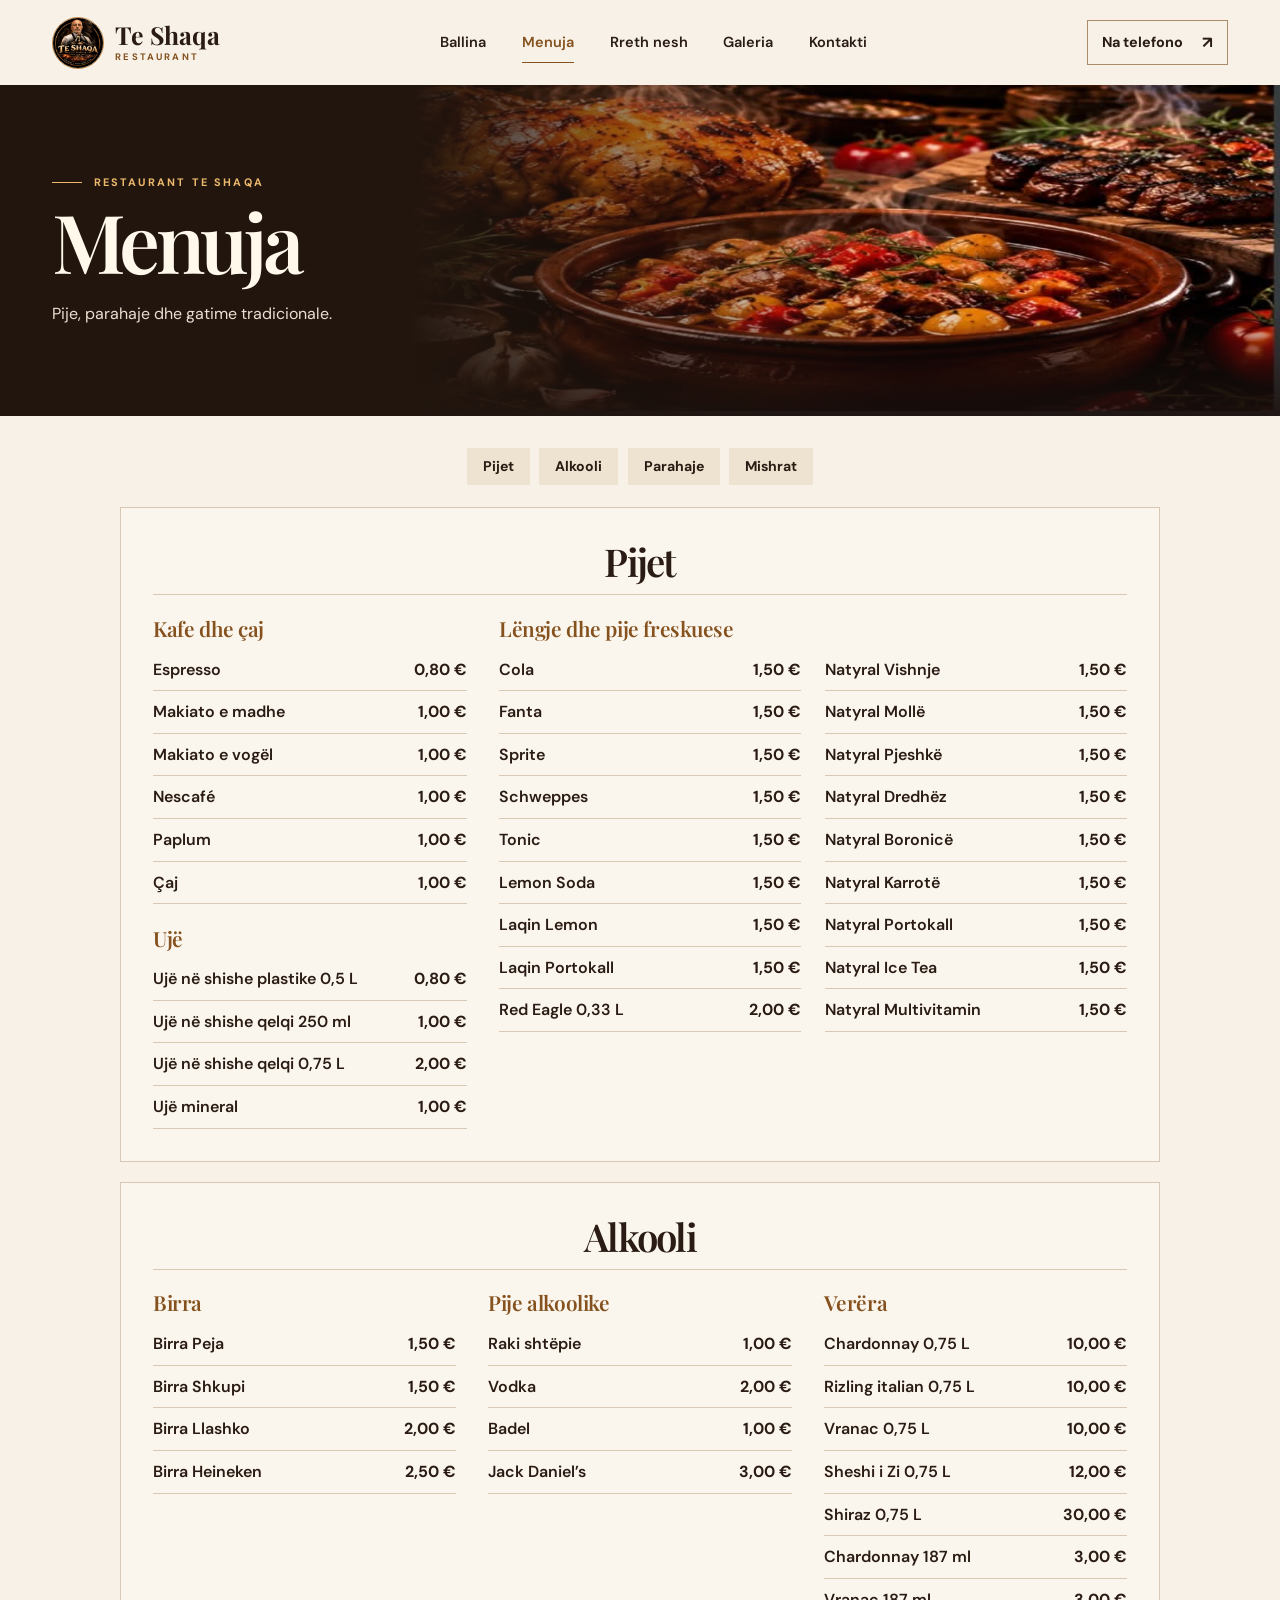
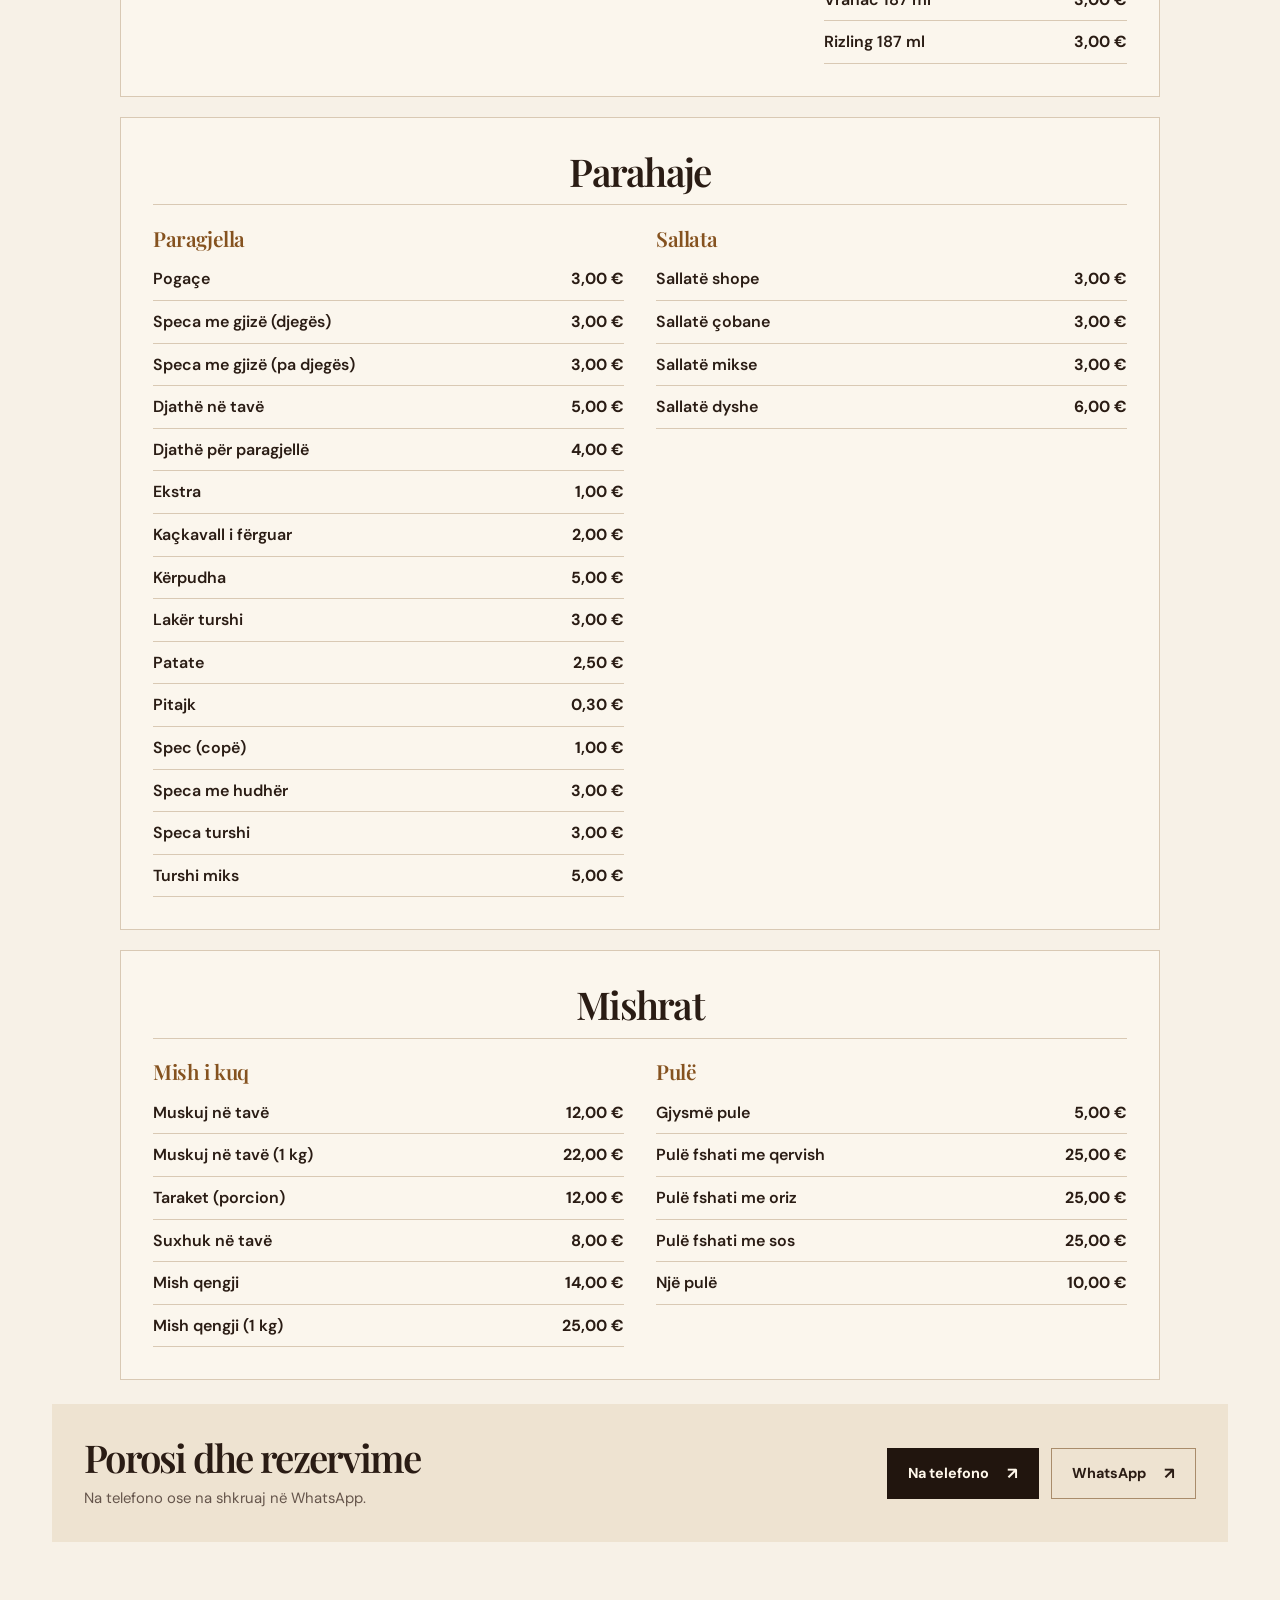
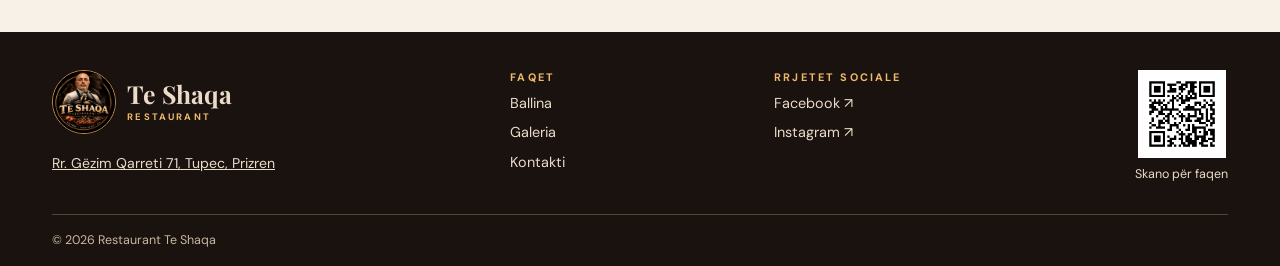
==== menu/index.html @ 05c6cc57 "Use clean URLs for the homepage and menu" ====
<!doctype html>
<html lang="sq">
<head>
  <meta charset="utf-8">
  <meta name="viewport" content="width=device-width, initial-scale=1">
  <meta name="description" content="Menuja e Restaurant Te Shaqa në Tupec, Prizren. Pije, alkool, parahaje dhe mishra me çmime në euro.">
  <meta name="theme-color" content="#231711">
  <title>Menuja | Restaurant Te Shaqa</title>
  <link rel="canonical" href="https://teshaqa.github.io/teshaqa/menu/">
  <link rel="icon" href="../assets/logo.jpg" type="image/jpeg">
  <link rel="stylesheet" href="../style.css">
  <script src="../site.js" defer></script>
</head>
<body class="menu-page">
  <a class="skip" href="#permbajtja">Kalo te përmbajtja</a>
  <header class="header">
    <div class="wrap nav">
      <a class="brand" href="../" aria-label="Te Shaqa, ballina"><img src="../assets/logo.jpg" width="52" height="52" alt=""><span>Te Shaqa<small>RESTAURANT</small></span></a>
      <button class="nav-toggle" type="button" aria-expanded="false" aria-controls="navigimi" hidden>Navigimi <span aria-hidden="true">☰</span></button>
      <nav id="navigimi" aria-label="Navigimi kryesor">
        <a href="../">Ballina</a><a href="./" aria-current="page">Menuja</a><a href="../#rreth">Rreth nesh</a><a href="../#galeria">Galeria</a><a href="../#kontakti">Kontakti</a>
      </nav>
      <a class="button button-small button-outline" href="tel:+38344187219">Na telefono <span aria-hidden="true">↗</span></a>
    </div>
  </header>
  <main id="permbajtja">
    <section class="menu-hero">
      <div class="hero-photo" aria-hidden="true"><div class="food-photo"><img src="../assets/sofra.jpg" width="1600" height="761" alt="" fetchpriority="high"></div></div>
      <div class="wrap menu-hero-inner"><p class="eyebrow rule">RESTAURANT TE SHAQA</p><h1>Menuja</h1><p>Pije, parahaje dhe gatime tradicionale.</p></div>
    </section>

    <section class="section menu-content" aria-label="Menuja me çmime">
      <div class="wrap">
        <nav class="menu-jump" aria-label="Kategoritë e menusë">
          <a href="#pijet">Pijet</a>
          <a href="#alkooli">Alkooli</a>
          <a href="#parahaje">Parahaje</a>
          <a href="#mishrat">Mishrat</a>
        </nav>
        <div class="menu-grid">
          <section class="menu-card" id="pijet" aria-labelledby="pijet-titull">
            <h2 id="pijet-titull">Pijet</h2>
            <div class="menu-groups">
              <div class="menu-group">
                <h3>Kafe dhe çaj</h3>
                <dl>
                  <div><dt>Espresso</dt><dd>0,80 €</dd></div>
                  <div><dt>Makiato e madhe</dt><dd>1,00 €</dd></div>
                  <div><dt>Makiato e vogël</dt><dd>1,00 €</dd></div>
                  <div><dt>Nescafé</dt><dd>1,00 €</dd></div>
                  <div><dt>Paplum</dt><dd>1,00 €</dd></div>
                  <div><dt>Çaj</dt><dd>1,00 €</dd></div>
                </dl>
              </div>
              <div class="menu-group">
                <h3>Lëngje dhe pije freskuese</h3>
                <dl>
                  <div><dt>Cola</dt><dd>1,50 €</dd></div>
                  <div><dt>Fanta</dt><dd>1,50 €</dd></div>
                  <div><dt>Sprite</dt><dd>1,50 €</dd></div>
                  <div><dt>Schweppes</dt><dd>1,50 €</dd></div>
                  <div><dt>Tonic</dt><dd>1,50 €</dd></div>
                  <div><dt>Lemon Soda</dt><dd>1,50 €</dd></div>
                  <div><dt>Laqin Lemon</dt><dd>1,50 €</dd></div>
                  <div><dt>Laqin Portokall</dt><dd>1,50 €</dd></div>
                  <div><dt>Red Eagle 0,33 L</dt><dd>2,00 €</dd></div>
                  <div><dt>Natyral Vishnje</dt><dd>1,50 €</dd></div>
                  <div><dt>Natyral Mollë</dt><dd>1,50 €</dd></div>
                  <div><dt>Natyral Pjeshkë</dt><dd>1,50 €</dd></div>
                  <div><dt>Natyral Dredhëz</dt><dd>1,50 €</dd></div>
                  <div><dt>Natyral Boronicë</dt><dd>1,50 €</dd></div>
                  <div><dt>Natyral Karrotë</dt><dd>1,50 €</dd></div>
                  <div><dt>Natyral Portokall</dt><dd>1,50 €</dd></div>
                  <div><dt>Natyral Ice Tea</dt><dd>1,50 €</dd></div>
                  <div><dt>Natyral Multivitamin</dt><dd>1,50 €</dd></div>
                </dl>
              </div>
              <div class="menu-group">
                <h3>Ujë</h3>
                <dl>
                  <div><dt>Ujë në shishe plastike 0,5 L</dt><dd>0,80 €</dd></div>
                  <div><dt>Ujë në shishe qelqi 250 ml</dt><dd>1,00 €</dd></div>
                  <div><dt>Ujë në shishe qelqi 0,75 L</dt><dd>2,00 €</dd></div>
                  <div><dt>Ujë mineral</dt><dd>1,00 €</dd></div>
                </dl>
              </div>
            </div>
          </section>
          <section class="menu-card" id="alkooli" aria-labelledby="alkooli-titull">
            <h2 id="alkooli-titull">Alkooli</h2>
            <div class="menu-groups">
              <div class="menu-group">
                <h3>Birra</h3>
                <dl>
                  <div><dt>Birra Peja</dt><dd>1,50 €</dd></div>
                  <div><dt>Birra Shkupi</dt><dd>1,50 €</dd></div>
                  <div><dt>Birra Llashko</dt><dd>2,00 €</dd></div>
                  <div><dt>Birra Heineken</dt><dd>2,50 €</dd></div>
                </dl>
              </div>
              <div class="menu-group">
                <h3>Pije alkoolike</h3>
                <dl>
                  <div><dt>Raki shtëpie</dt><dd>1,00 €</dd></div>
                  <div><dt>Vodka</dt><dd>2,00 €</dd></div>
                  <div><dt>Badel</dt><dd>1,00 €</dd></div>
                  <div><dt>Jack Daniel’s</dt><dd>3,00 €</dd></div>
                </dl>
              </div>
              <div class="menu-group">
                <h3>Verëra</h3>
                <dl>
                  <div><dt>Chardonnay 0,75 L</dt><dd>10,00 €</dd></div>
                  <div><dt>Rizling italian 0,75 L</dt><dd>10,00 €</dd></div>
                  <div><dt>Vranac 0,75 L</dt><dd>10,00 €</dd></div>
                  <div><dt>Sheshi i Zi 0,75 L</dt><dd>12,00 €</dd></div>
                  <div><dt>Shiraz 0,75 L</dt><dd>30,00 €</dd></div>
                  <div><dt>Chardonnay 187 ml</dt><dd>3,00 €</dd></div>
                  <div><dt>Vranac 187 ml</dt><dd>3,00 €</dd></div>
                  <div><dt>Rizling 187 ml</dt><dd>3,00 €</dd></div>
                </dl>
              </div>
            </div>
          </section>
          <section class="menu-card" id="parahaje" aria-labelledby="parahaje-titull">
            <h2 id="parahaje-titull">Parahaje</h2>
            <div class="menu-groups">
              <div class="menu-group" id="shoqerimet">
                <h3>Paragjella</h3>
                <dl>
                  <div><dt>Pogaçe</dt><dd>3,00 €</dd></div>
                  <div><dt>Speca me gjizë (djegës)</dt><dd>3,00 €</dd></div>
                  <div><dt>Speca me gjizë (pa djegës)</dt><dd>3,00 €</dd></div>
                  <div><dt>Djathë në tavë</dt><dd>5,00 €</dd></div>
                  <div><dt>Djathë për paragjellë</dt><dd>4,00 €</dd></div>
                  <div><dt>Ekstra</dt><dd>1,00 €</dd></div>
                  <div><dt>Kaçkavall i fërguar</dt><dd>2,00 €</dd></div>
                  <div><dt>Kërpudha</dt><dd>5,00 €</dd></div>
                  <div><dt>Lakër turshi</dt><dd>3,00 €</dd></div>
                  <div><dt>Patate</dt><dd>2,50 €</dd></div>
                  <div><dt>Pitajk</dt><dd>0,30 €</dd></div>
                  <div><dt>Spec (copë)</dt><dd>1,00 €</dd></div>
                  <div><dt>Speca me hudhër</dt><dd>3,00 €</dd></div>
                  <div><dt>Speca turshi</dt><dd>3,00 €</dd></div>
                  <div><dt>Turshi miks</dt><dd>5,00 €</dd></div>
                </dl>
              </div>
              <div class="menu-group">
                <h3>Sallata</h3>
                <dl>
                  <div><dt>Sallatë shope</dt><dd>3,00 €</dd></div>
                  <div><dt>Sallatë çobane</dt><dd>3,00 €</dd></div>
                  <div><dt>Sallatë mikse</dt><dd>3,00 €</dd></div>
                  <div><dt>Sallatë dyshe</dt><dd>6,00 €</dd></div>
                </dl>
              </div>
            </div>
          </section>
          <section class="menu-card" id="mishrat" aria-labelledby="mishrat-titull">
            <h2 id="mishrat-titull">Mishrat</h2>
            <div class="menu-groups">
              <div class="menu-group" id="tavat">
                <h3>Mish i kuq</h3>
                <dl>
                  <div><dt>Muskuj në tavë</dt><dd>12,00 €</dd></div>
                  <div><dt>Muskuj në tavë (1 kg)</dt><dd>22,00 €</dd></div>
                  <div><dt>Taraket (porcion)</dt><dd>12,00 €</dd></div>
                  <div><dt>Suxhuk në tavë</dt><dd>8,00 €</dd></div>
                  <div><dt>Mish qengji</dt><dd>14,00 €</dd></div>
                  <div><dt>Mish qengji (1 kg)</dt><dd>25,00 €</dd></div>
                </dl>
              </div>
              <div class="menu-group">
                <h3>Pulë</h3>
                <dl>
                  <div><dt>Gjysmë pule</dt><dd>5,00 €</dd></div>
                  <div><dt>Pulë fshati me qervish</dt><dd>25,00 €</dd></div>
                  <div><dt>Pulë fshati me oriz</dt><dd>25,00 €</dd></div>
                  <div><dt>Pulë fshati me sos</dt><dd>25,00 €</dd></div>
                  <div><dt>Një pulë</dt><dd>10,00 €</dd></div>
                </dl>
              </div>
            </div>
          </section>
        </div>
        <div class="menu-contact">
          <div><h2>Porosi dhe rezervime</h2><p>Na telefono ose na shkruaj në WhatsApp.</p></div>
          <div class="actions"><a class="button button-dark" href="tel:+38344187219">Na telefono <span aria-hidden="true">↗</span></a><a class="button button-outline" href="https://wa.me/38344187219" target="_blank" rel="noopener">WhatsApp <span aria-hidden="true">↗</span></a></div>
        </div>
      </div>
    </section>
  </main>
  <footer class="footer">
    <div class="wrap">
      <div class="footer-grid">
        <div><a class="brand" href="../"><img src="../assets/logo.jpg" width="64" height="64" loading="lazy" alt=""><span>Te Shaqa<small>RESTAURANT</small></span></a><p><a href="https://www.google.com/maps/search/?api=1&amp;query=7M59%2BWQP%2C+Tupec+20000&amp;query_place_id=ChIJyXnI7Jm_UxMRDChAkg44wN4" target="_blank" rel="noopener">Rr. Gëzim Qarreti 71, Tupec, Prizren</a></p></div>
        <div><p class="eyebrow">FAQET</p><a href="../">Ballina</a><a href="../#galeria">Galeria</a><a href="../#kontakti">Kontakti</a></div>
        <div><p class="eyebrow">RRJETET SOCIALE</p><a href="https://www.facebook.com/profile.php?id=61596324310138" target="_blank" rel="noopener">Facebook ↗</a><a href="https://www.instagram.com/restaurant.te_shaqa/" target="_blank" rel="noopener">Instagram ↗</a></div>
        <a class="qr" href="https://teshaqa.github.io/teshaqa/" target="_blank" rel="noopener"><img src="../assets/website-qr.png" width="88" height="88" loading="lazy" alt=""><span>Skano për faqen</span></a>
      </div>
      <p class="footer-bottom">© <span data-year>2026</span> Restaurant Te Shaqa</p>
    </div>
  </footer>
</body>
</html>
---- style.css ----
@import url('https://fonts.googleapis.com/css2?family=DM+Sans:wght@400;500;600;700&family=Playfair+Display:ital,wght@0,500;0,600;0,700;1,500;1,600&display=swap');

:root {
  color-scheme: light;
  --paper: #f7f1e7;
  --cream: #fff8eb;
  --sand: #eee3d1;
  --ink: #2a1c14;
  --muted: #65554b;
  --dark: #21150e;
  --gold: #edb96c;
  --bronze: #85521f;
  --line: #d9c9b4;
  --serif: "Playfair Display", Georgia, serif;
  --sans: "DM Sans", system-ui, sans-serif;
}
*, *::before, *::after { box-sizing: border-box; }
html { scroll-behavior: smooth; }
body { margin: 0; color: var(--ink); background: var(--paper); font: 1rem/1.6 var(--sans); }
img { display: block; max-width: 100%; }
a { color: inherit; }
p, h1, h2, h3, figure, dl, dd { margin: 0; }
h1, h2, h3 { font-family: var(--serif); font-weight: 600; line-height: 1.1; }
h2 { font-size: clamp(2.2rem, 4.1vw, 4.15rem); letter-spacing: -.045em; }
h3 { font-size: clamp(1.45rem, 2.35vw, 2rem); letter-spacing: -.02em; }
button { font: inherit; color: inherit; }
[hidden] { display: none !important; }
:focus-visible { outline: 3px solid #ac6a33; outline-offset: 5px; }
[id] { scroll-margin-top: 1.5rem; }
.wrap { width: min(100% - 104px, 1280px); margin-inline: auto; }
.skip { position: fixed; z-index: 20; top: .75rem; left: .75rem; padding: .6rem 1rem; background: var(--paper); transform: translateY(-180%); }
.skip:focus { transform: none; }

.header { background: var(--paper); position: relative; z-index: 2; }
.nav { min-height: 85px; display: flex; align-items: center; justify-content: space-between; gap: 1.25rem; }
.brand { display: inline-flex; align-items: center; gap: .7rem; font-family: var(--serif); font-size: 1.55rem; font-weight: 700; line-height: 1.07; text-decoration: none; white-space: nowrap; }
.brand img { border-radius: 50%; object-fit: cover; border: 1px solid #c48749; }
.brand small { display: block; margin-top: .25rem; color: var(--bronze); font: 700 .59rem/1.2 var(--sans); letter-spacing: .23em; }
.nav nav { display: flex; align-items: center; gap: clamp(1.05rem, 2.8vw, 2.7rem); }
.nav nav a { padding-block: .55rem; text-decoration: none; font-size: .91rem; font-weight: 600; white-space: nowrap; }
.nav nav a:hover, .nav nav a[aria-current] { color: var(--bronze); box-shadow: inset 0 -1px var(--bronze); }
.nav-toggle { display: none; }
.button { display: inline-flex; justify-content: center; align-items: center; gap: 1.15rem; min-height: 51px; padding: .7rem 1.25rem; border: 1px solid transparent; text-decoration: none; font-weight: 700; font-size: .9rem; line-height: 1.2; transition: background-color .18s ease, color .18s ease; }
.button span { font-size: 1.14em; }
.button-small { min-height: 42px; padding-inline: .9rem; }
.button-outline { border-color: #a98c6b; }
.button-outline:hover { background: var(--sand); }
.button-gold { color: #28180c; background: var(--gold); }
.button-gold:hover { background: #f8cf94; }
.button-light { color: var(--cream); border-color: #aa8060; }
.button-light:hover { background: #493327; }
.button-dark { color: var(--cream); background: var(--dark); }
.button-dark:hover { background: #493327; }

.hero, .menu-hero { position: relative; isolation: isolate; overflow: hidden; background: var(--dark); color: var(--cream); }
.hero-photo { position: absolute; inset: 0 0 0 36%; z-index: -2; }
.food-photo, .poster-photo { position: relative; overflow: hidden; }
.hero-photo .food-photo { width: 100%; height: 100%; }
.food-photo img { position: absolute; width: 218%; height: 161%; max-width: none; left: -106%; top: -45%; }
.hero-photo::after { content: ""; position: absolute; inset: 0; background: linear-gradient(90deg, var(--dark), #21150e88 20%, transparent 56%), linear-gradient(0deg, #1b100dda, transparent 34%); }
.hero-inner { min-height: clamp(540px, 47vw, 700px); position: relative; display: flex; align-items: center; padding-block: 4rem; }
.hero-copy { width: min(100%, 660px); }
.eyebrow { color: var(--bronze); font-size: .68rem; line-height: 1.4; letter-spacing: .2em; font-weight: 700; }
.rule { display: flex; align-items: center; gap: .7rem; }
.rule::before { content: ""; width: 1.9rem; height: 1px; background: currentColor; flex: none; }
.hero .eyebrow, .menu-hero .eyebrow, .contact .eyebrow, .footer .eyebrow { color: var(--gold); }
.hero h1, .menu-hero h1 { margin: .75rem 0 1.25rem; font-size: clamp(3.9rem, 6.35vw, 7.6rem); letter-spacing: -.057em; line-height: .99; }
.hero h1 em { color: var(--gold); font-weight: 500; }
.intro { max-width: 320px; margin-bottom: 1.65rem; color: #ecdfd1; font-size: 1.025rem; }
.hero-caption { position: absolute; right: 0; bottom: 1.6rem; font-size: .75rem; color: #fff4e0; letter-spacing: .07em; display: flex; align-items: center; gap: .6rem; }
.hero-caption::before { content: ""; width: 1.3rem; height: 1px; background: var(--gold); }

.section { padding-block: clamp(3.4rem, 7vw, 7rem); }
.section .eyebrow, .menu-hero .eyebrow { margin-bottom: .65rem; }
.section-heading { display: flex; align-items: end; justify-content: space-between; flex-wrap: wrap; gap: 1rem; margin-bottom: 2rem; }
.text-link { display: inline-flex; align-items: center; gap: .55rem; width: fit-content; padding-bottom: .2rem; border-bottom: 1px solid; color: var(--bronze); text-decoration: none; font-weight: 700; font-size: .88rem; }
.text-link:hover { color: var(--ink); }
.specialties { padding-block: clamp(2.7rem, 5vw, 4.65rem); }
.specialty-grid { display: grid; grid-template-columns: repeat(3, minmax(0,1fr)); border-block: 1px solid var(--line); }
.specialty-grid article { padding: 1.55rem 1.6rem 1.65rem; }
.specialty-grid article:first-child { padding-left: 0; }
.specialty-grid article + article { border-left: 1px solid var(--line); }
.ornament { display: block; margin-bottom: .45rem; color: var(--bronze); font-size: 1.1rem; }
.specialty-grid p { margin-top: .6rem; color: var(--muted); max-width: 30ch; }

.about { background: var(--sand); }
.about-grid { display: grid; grid-template-columns: 1.24fr 1fr; gap: clamp(2rem, 6.5vw, 7rem); align-items: center; }
.about-photo { position: relative; min-height: 350px; outline: 1px solid #b8905c; outline-offset: 7px; }
.about-photo img, .room-photo img { width: 100%; height: 100%; object-fit: cover; object-position: right; }
.about-photo img { position: absolute; }
.about-copy p:not(.eyebrow) { margin-top: 1.1rem; color: var(--muted); max-width: 46ch; }
.about-copy .text-link { margin-top: 1.15rem; }
.gallery-grid { display: grid; grid-template-columns: repeat(3, minmax(0, 1fr)); gap: 1.2rem; }
.gallery-item { display: block; min-width: 0; text-decoration: none; }
.gallery-picture { height: clamp(155px, 20vw, 300px); background: var(--dark); transition: filter .18s ease; }
.gallery-item:hover .gallery-picture { filter: brightness(1.14); }
.poster-photo img { position: absolute; width: 100%; height: 272%; object-fit: fill; top: -113%; }
.gallery-item > span { display: flex; justify-content: space-between; gap: .5rem; padding-block: .7rem; border-bottom: 1px solid var(--line); font-weight: 700; }
.gallery-item b { color: var(--bronze); }
.lightbox { max-width: min(94vw, 1200px); max-height: 92vh; border: 1px solid #8a6546; padding: 0; background: var(--dark); color: var(--cream); }
.lightbox::backdrop { background: #170e0bd9; }
.lightbox form { position: absolute; right: .5rem; top: .5rem; }
.lightbox button { background: var(--dark); border: 1px solid var(--gold); width: 2.4rem; height: 2.4rem; font-size: 1.6rem; line-height: 1; cursor: pointer; }
.lightbox img { max-height: 78vh; object-fit: contain; }
.lightbox figcaption { padding: .5rem 1rem; }
.reviews { padding-block: clamp(2.5rem, 5vw, 4rem); background: var(--sand); }
.review-inner, .contact-grid { display: grid; grid-template-columns: 1.25fr 1fr; align-items: center; gap: 2rem; }
.review-inner h2 { font-size: clamp(2rem, 3.3vw, 3.25rem); }
.review-inner p:not(.eyebrow) { margin-bottom: .65rem; color: var(--muted); }
.contact { background: #302018; color: var(--cream); }
.contact p:not(.eyebrow) { margin-block: 1rem 1.45rem; max-width: 44ch; color: #e4d4c4; }
.actions { display: flex; flex-wrap: wrap; gap: .7rem; }
.contact-details { border-block: 1px solid #78583e; font-style: normal; }
.contact-details > div { padding: 1rem 0; display: flex; flex-direction: column; }
.contact-details > div + div { border-top: 1px solid #78583e; }
.contact-details a { width: fit-content; text-decoration: none; font-size: 1.2rem; }
.contact-details a:hover { text-decoration: underline; }
.footer { background: #1a120e; color: #eadbca; padding-top: 2.4rem; }
.footer .brand small { color: var(--gold); }
.footer-grid { display: grid; grid-template-columns: 1.35fr .75fr 1.05fr auto; gap: 1.3rem; }
.footer-grid > div > a:not(.brand) { display: block; width: fit-content; text-decoration: none; margin-top: .4rem; font-size: .9rem; }
.footer-grid > div > a:hover, .footer-grid .qr:hover { text-decoration: underline; }
.footer-grid p:not(.eyebrow) { margin-top: .65rem; font-size: .88rem; }
.qr { display: flex; flex-direction: column; gap: .4rem; align-items: center; align-self: start; text-decoration: none; font-size: .78rem; }
.qr img { background: white; }
.footer-bottom { margin-top: 1.8rem; padding-block: 1rem; border-top: 1px solid #564233; font-size: .78rem; color: #c8b6a3; }

.menu-hero-inner { padding-block: clamp(3.4rem, 7vw, 6rem); }
.menu-hero h1 { margin-top: .25rem; }
.menu-hero .hero-photo { left: 32%; }
.menu-hero-inner > p:last-child { color: #ecdfd1; }
.menu-content { padding-top: 2rem; }
.menu-jump { display: flex; flex-wrap: wrap; justify-content: center; gap: .6rem; margin-bottom: 1.4rem; }
.menu-jump a { background: var(--sand); text-decoration: none; font-weight: 700; padding: .45rem 1rem; font-size: .88rem; }
.menu-jump a:hover { background: #e6d3b9; }
.menu-grid { display: grid; gap: 1.25rem; max-width: 1040px; margin-inline: auto; }
.menu-card { border: 1px solid var(--line); background: #fbf6ed; padding: clamp(1rem, 2.6vw, 2rem); }
.menu-card h2, .menu-contact h2 { font-size: clamp(1.75rem, 3vw, 2.45rem); }
.menu-card h2 { padding-bottom: .75rem; border-bottom: 1px solid var(--line); }
.menu-groups { display: grid; grid-template-columns: repeat(auto-fit, minmax(min(100%, 230px), 1fr)); gap: 1.4rem 2rem; margin-top: 1.35rem; }
.menu-group h3 { color: var(--bronze); font-size: 1.3rem; margin-bottom: .55rem; }
.menu-group dl > div { display: flex; align-items: baseline; justify-content: space-between; gap: .6rem 1rem; padding-block: .5rem; border-bottom: 1px solid var(--line); }
.menu-group dt { font-weight: 600; }
.menu-group dd { flex: none; font-weight: 700; font-variant-numeric: tabular-nums; }
.menu-contact p { color: var(--muted); font-size: .93rem; }

@media (min-width: 1000px) {
  .menu-card h2 { text-align: center; }
  #pijet .menu-groups { grid-template-columns: minmax(0, 1fr) minmax(0, 2fr); }
  #pijet .menu-group:nth-child(2) { grid-row: span 2; }
  #pijet .menu-group:nth-child(2) dl { columns: 2; column-gap: 1.5rem; }
  #pijet .menu-group:nth-child(2) dl > div { break-inside: avoid; }
}
.menu-contact { margin-top: 1.5rem; background: var(--sand); padding: clamp(1rem, 2.6vw, 2rem); display: flex; flex-wrap: wrap; justify-content: space-between; gap: 1rem; align-items: center; }
.menu-contact p { margin-top: .5rem; }

@media (max-width: 900px) {
  .wrap { width: calc(100% - 54px); }
  .nav { gap: .75rem; }
  .nav nav { gap: .9rem; }
  .about-photo { min-height: 290px; }
}
@media (max-width: 730px) {
  .wrap { width: calc(100% - 38px); }
  .nav { min-height: 71px; flex-wrap: wrap; justify-content: flex-start; gap: .5rem; }
  .nav .brand { margin-right: auto; }
  .brand { font-size: 1.32rem; gap: .4rem; }
  .nav .brand img { width: 39px; height: 39px; }
  .nav .button-small { padding-inline: .55rem; min-height: 37px; font-size: .76rem; gap: .35rem; }
  .nav-toggle { display: inline-flex; gap: .3rem; border: 1px solid var(--line); background: transparent; padding: .4rem .5rem; cursor: pointer; font-size: .76rem; align-items: center; }
  .nav nav { order: 3; flex: 1 0 100%; flex-wrap: wrap; gap: .15rem 1rem; padding-bottom: .6rem; }
  .nav-toggle[aria-expanded="false"]:not([hidden]) + nav { display: none; }
  .hero-photo { inset: 30% 0 0; }
  .hero-photo::after { background: linear-gradient(180deg, var(--dark), #21150eab 27%, #21150e18 61%, #1b100db3 100%), linear-gradient(90deg,#21150e9e, transparent 88%); }
  .hero-inner { min-height: 630px; align-items: start; padding-block: 3rem 11rem; }
  .hero h1 { font-size: clamp(3.3rem, 10.5vw, 5rem); }
  .hero-caption { bottom: 1.05rem; }
  .about-grid, .review-inner, .contact-grid { grid-template-columns: 1fr; gap: 1.55rem; }
  .about-copy { grid-row: 1; }
  .about-photo { min-height: 230px; }
  .gallery-grid { grid-template-columns: 1fr; }
  .gallery-picture { height: clamp(190px, 53vw, 350px); }
  .footer-grid { grid-template-columns: 1fr 1fr; gap: 1.5rem .9rem; }
  .qr { justify-self: start; }
  .menu-hero .hero-photo { inset: 0 0 0 15%; }
  .menu-hero .hero-photo::after { background: linear-gradient(90deg, var(--dark), #21150ec2 35%, #21150e44); }
}
@media (max-width: 500px) {
  .menu-jump { gap: .35rem; }
  .menu-jump a { display: inline-flex; align-items: center; min-height: 44px; padding-inline: .55rem; }
  .specialty-grid { grid-template-columns: 1fr; }
  .specialty-grid article { padding: .95rem 0; }
  .specialty-grid article + article { border-left: 0; border-top: 1px solid var(--line); }
}
@media (prefers-reduced-motion: reduce) {
  html { scroll-behavior: auto; }
  *, *::before, *::after { transition: none !important; }
}
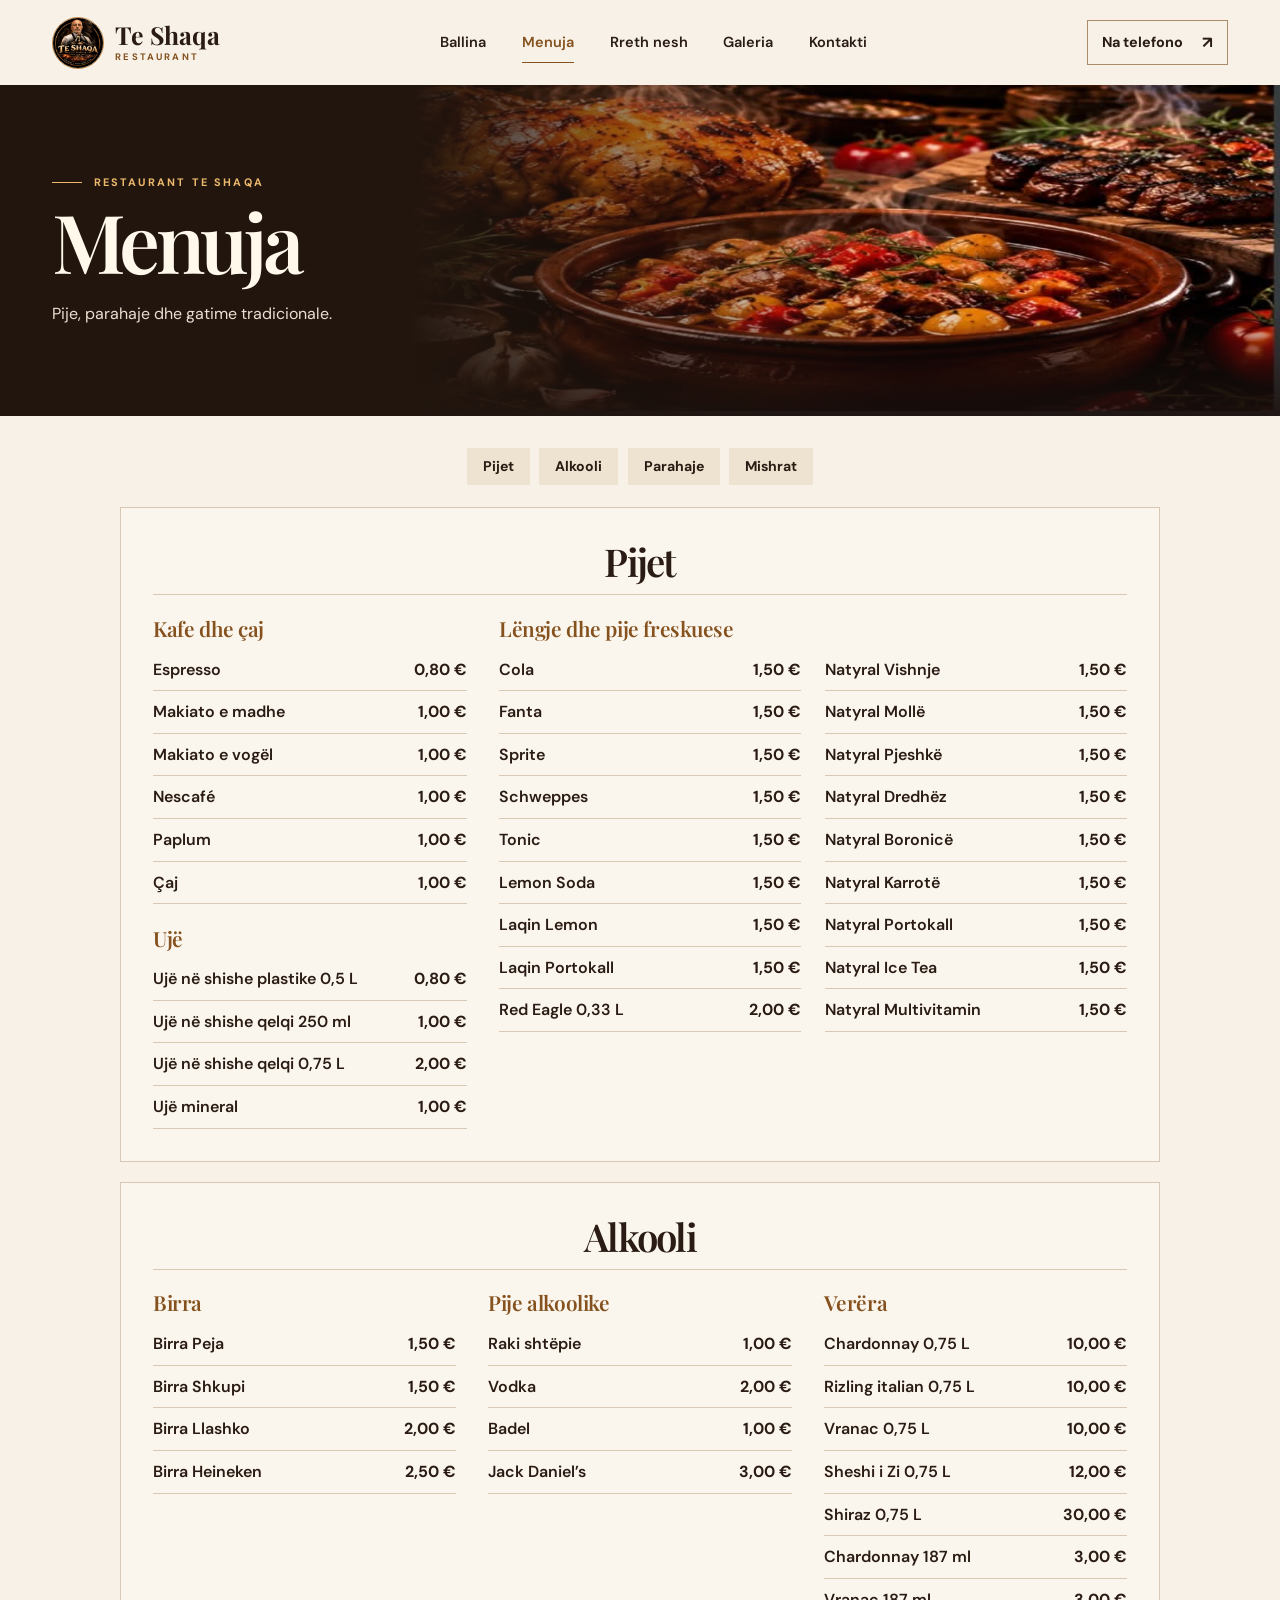
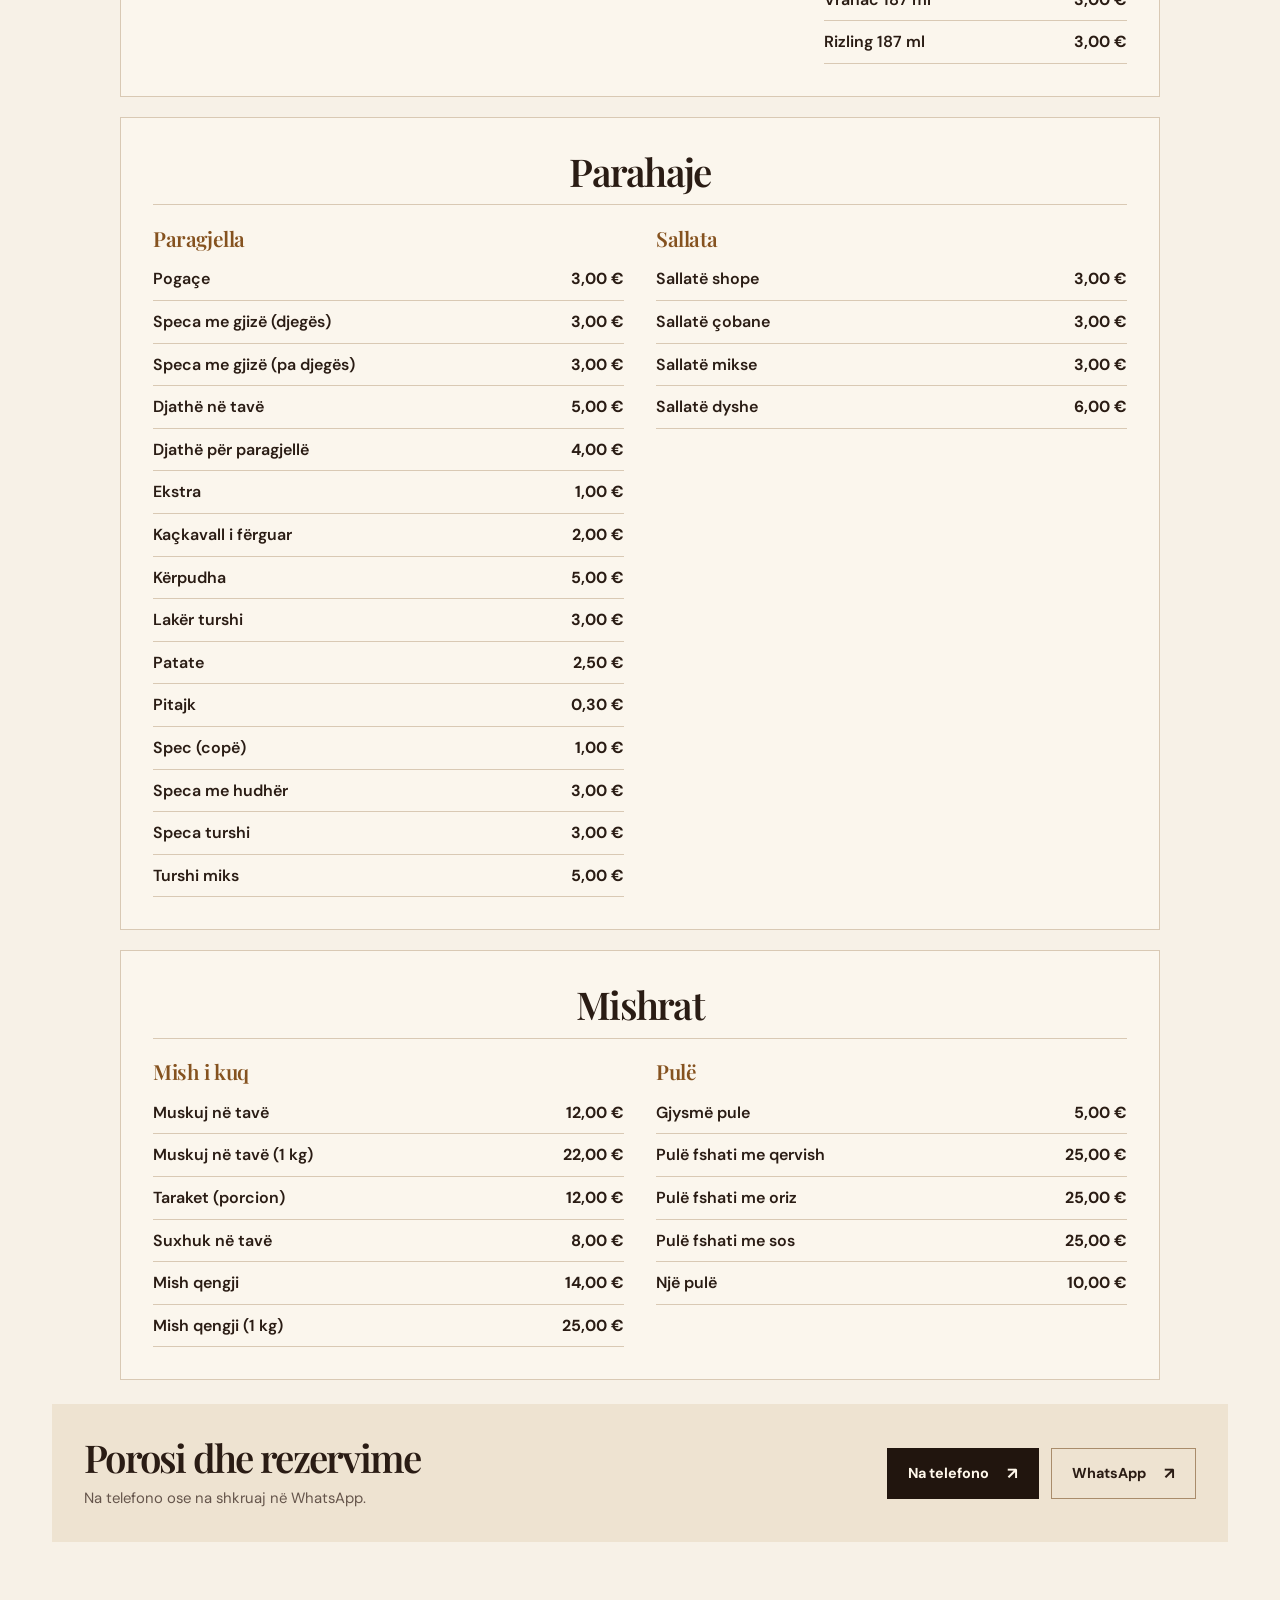
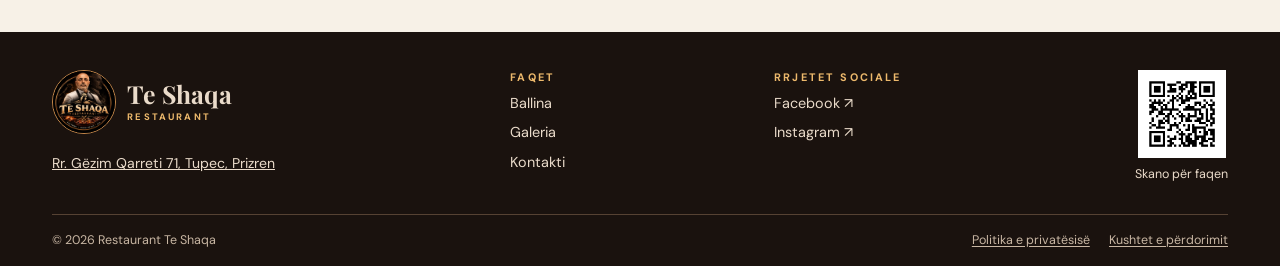
==== commit 5dde0ab5: "Publish menu privacy policy and usage terms" ====
--- a/menu/index.html
+++ b/menu/index.html
@@ -198,7 +198,10 @@
         <div><p class="eyebrow">RRJETET SOCIALE</p><a href="https://www.facebook.com/profile.php?id=61596324310138" target="_blank" rel="noopener">Facebook ↗</a><a href="https://www.instagram.com/restaurant.te_shaqa/" target="_blank" rel="noopener">Instagram ↗</a></div>
         <a class="qr" href="https://teshaqa.github.io/teshaqa/" target="_blank" rel="noopener"><img src="../assets/website-qr.png" width="88" height="88" loading="lazy" alt=""><span>Skano për faqen</span></a>
       </div>
-      <p class="footer-bottom">© <span data-year>2026</span> Restaurant Te Shaqa</p>
+      <div class="footer-bottom">
+        <p>© <span data-year>2026</span> Restaurant Te Shaqa</p>
+        <nav class="footer-legal" aria-label="Privatësia dhe kushtet"><a href="../privatesia/">Politika e privatësisë</a><a href="../kushtet/">Kushtet e përdorimit</a></nav>
+      </div>
     </div>
   </footer>
 </body>
--- a/style.css
+++ b/style.css
@@ -123,7 +123,19 @@
 .footer-grid p:not(.eyebrow) { margin-top: .65rem; font-size: .88rem; }
 .qr { display: flex; flex-direction: column; gap: .4rem; align-items: center; align-self: start; text-decoration: none; font-size: .78rem; }
 .qr img { background: white; }
-.footer-bottom { margin-top: 1.8rem; padding-block: 1rem; border-top: 1px solid #564233; font-size: .78rem; color: #c8b6a3; }
+.footer-bottom { display: flex; align-items: baseline; justify-content: space-between; flex-wrap: wrap; gap: .65rem 1.4rem; margin-top: 1.8rem; padding-block: 1rem; border-top: 1px solid #564233; font-size: .78rem; color: #c8b6a3; }
+
+.footer-legal { display: flex; flex-wrap: wrap; gap: .45rem 1.2rem; }
+.footer-legal a { text-underline-offset: .2em; }
+.footer-legal a[aria-current="page"] { font-weight: 700; }
+.legal-footer { padding-top: 0; }
+.legal-footer .footer-bottom { margin-top: 0; border-top: 0; }
+.legal-copy { max-width: 720px; margin-inline: auto; }
+.legal-copy h1 { font-size: clamp(2.45rem, 6vw, 5.1rem); letter-spacing: -.045em; }
+.legal-copy h2 { font-size: clamp(1.45rem, 3vw, 2rem); margin-top: 1.8rem; margin-bottom: .65rem; }
+.legal-copy p + p { margin-top: .7rem; }
+.legal-copy .legal-date { color: var(--muted); margin-block: .7rem 1.55rem; font-size: .88rem; }
+.legal-copy a { text-underline-offset: .18em; color: var(--bronze); }
 
 .menu-hero-inner { padding-block: clamp(3.4rem, 7vw, 6rem); }
 .menu-hero h1 { margin-top: .25rem; }
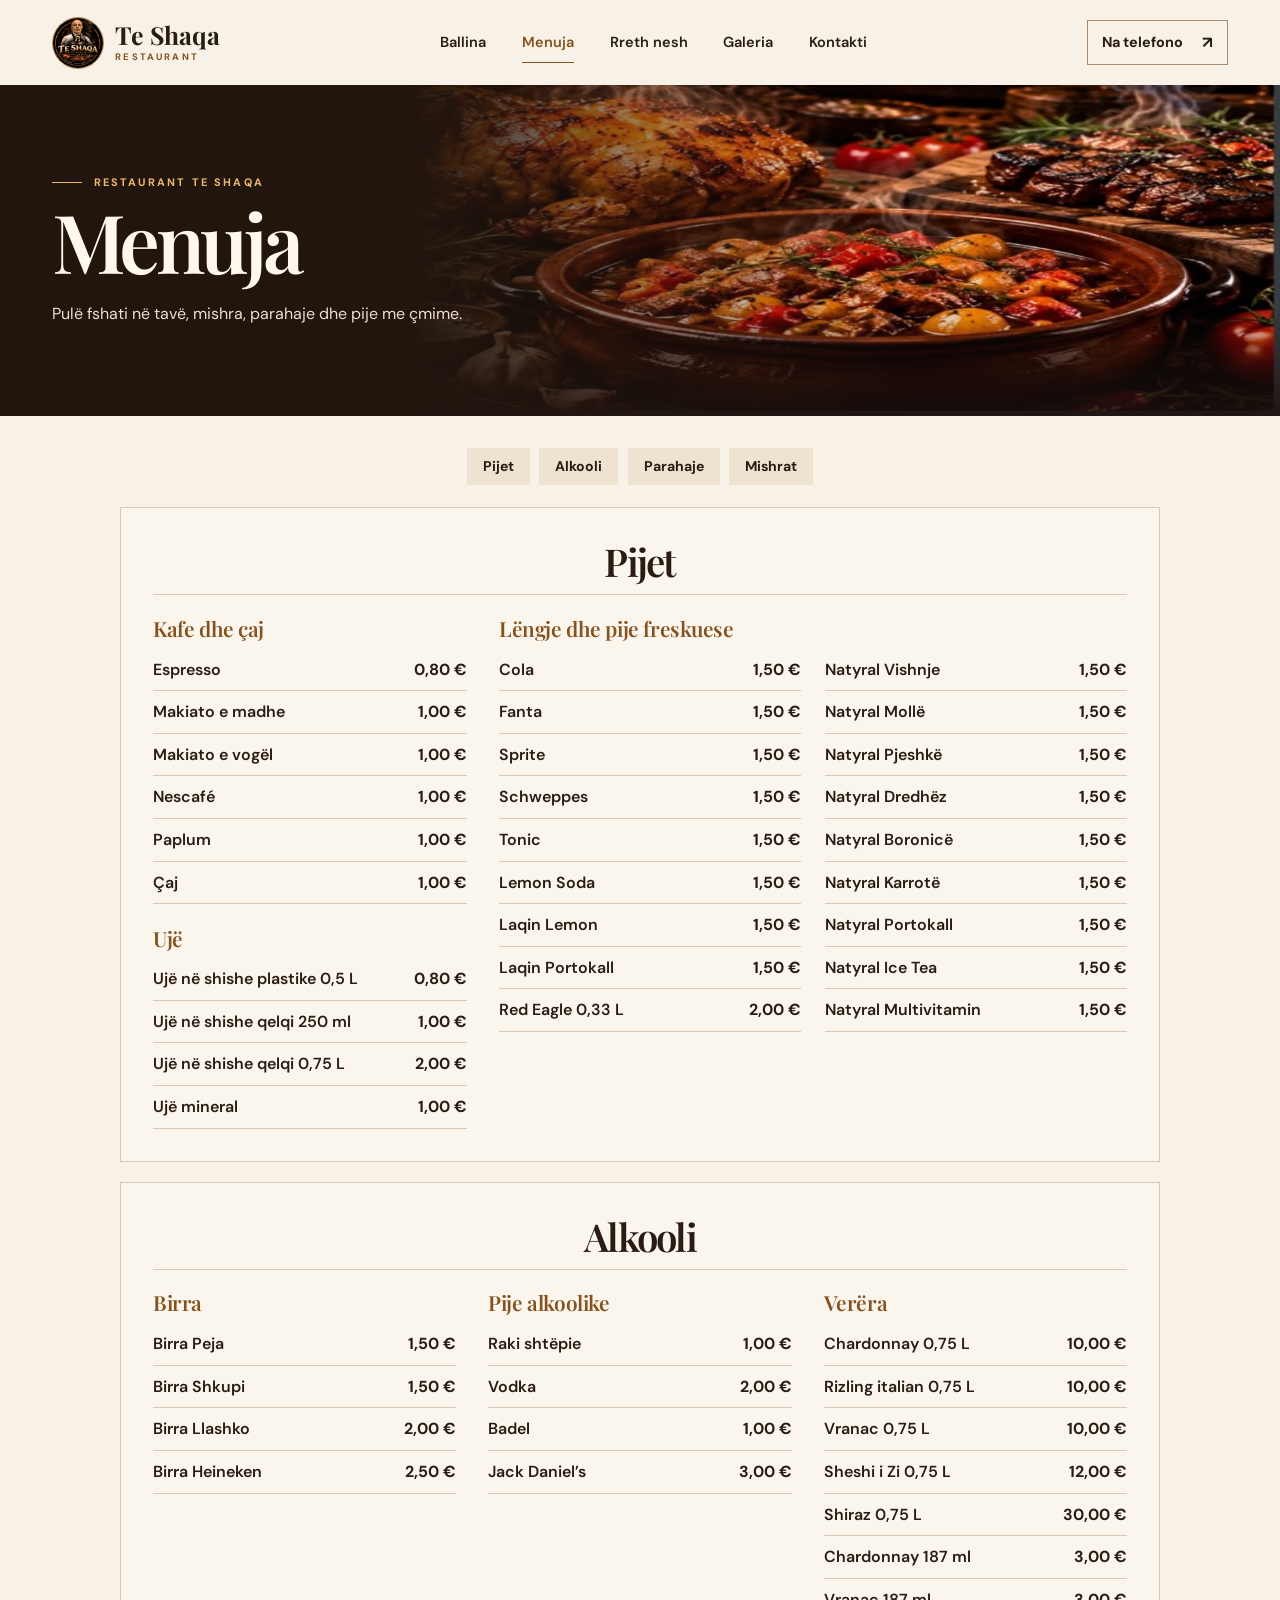
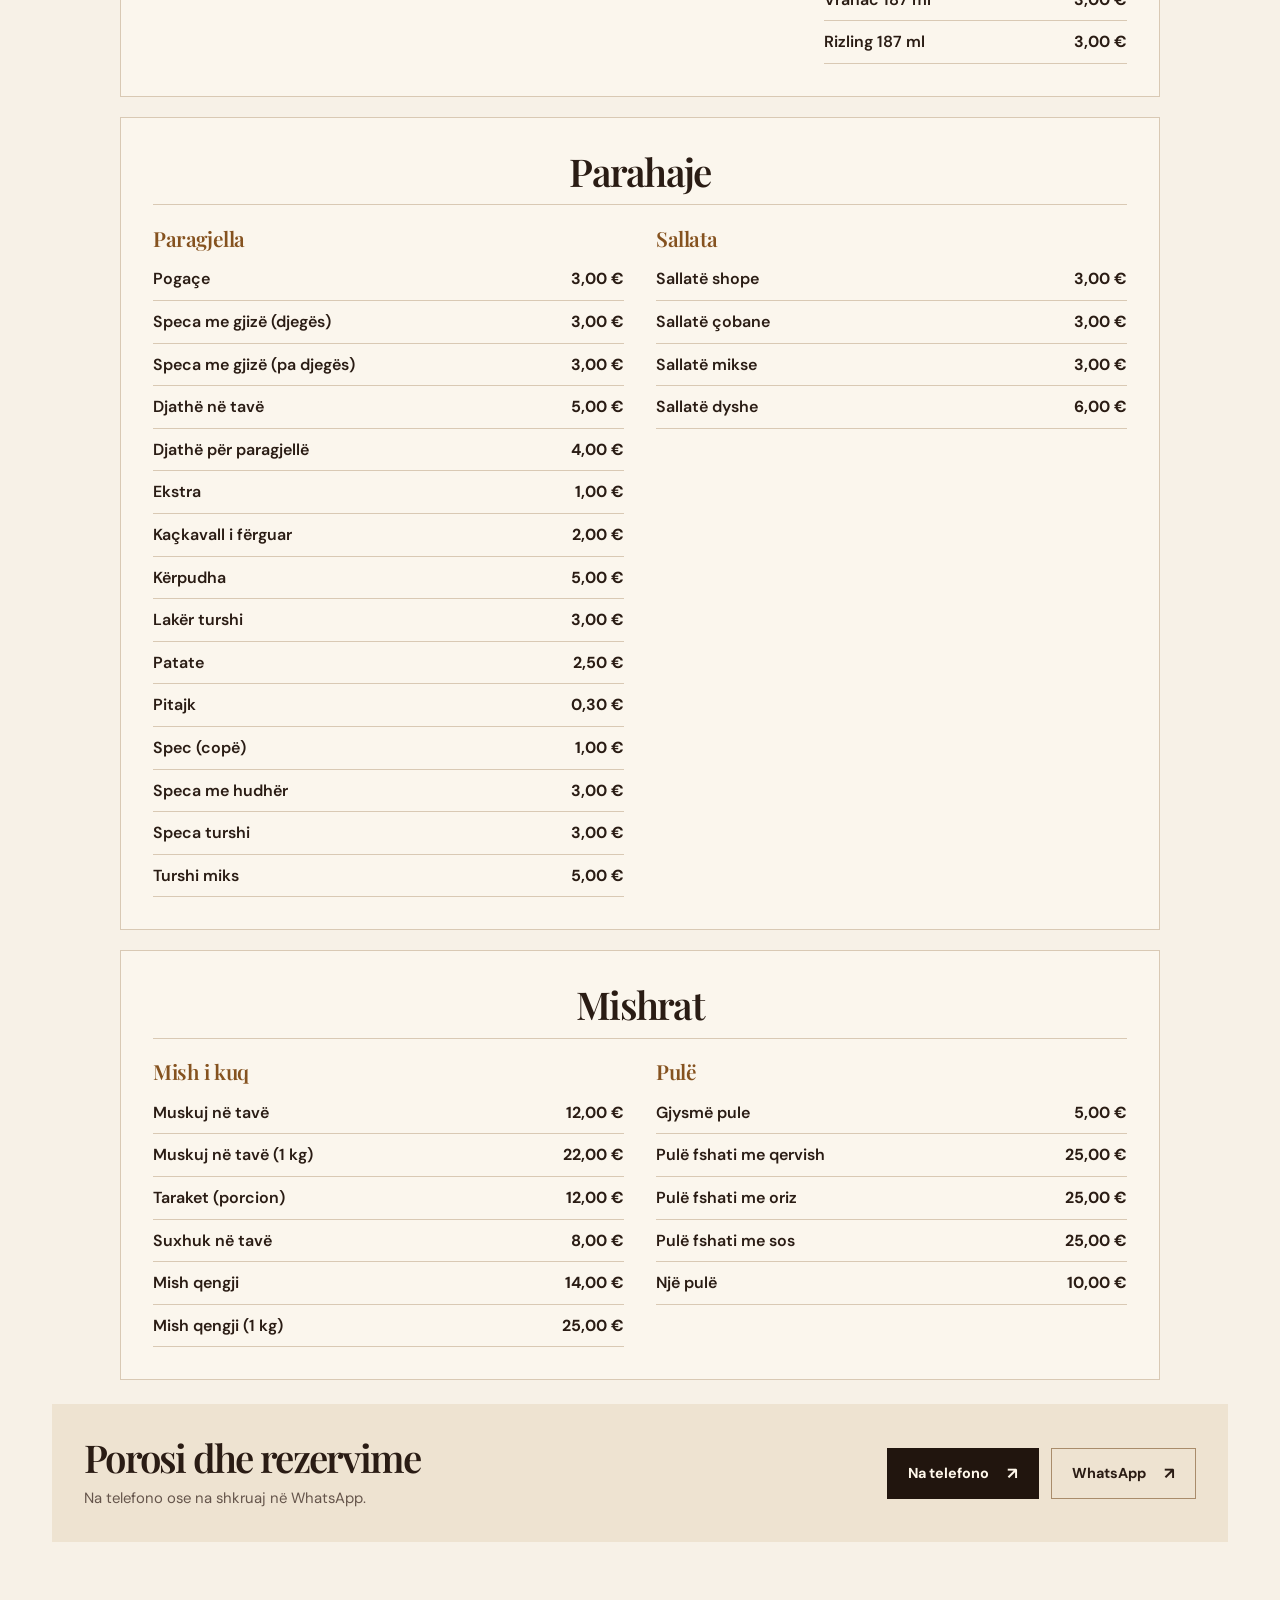
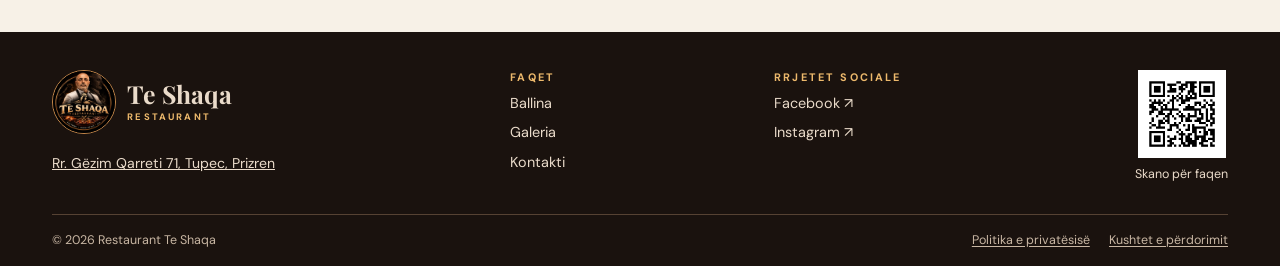
==== commit 609e215f: "Improve local search metadata for Restaurant Te Shaqa" ====
--- a/menu/index.html
+++ b/menu/index.html
@@ -3,10 +3,28 @@
 <head>
   <meta charset="utf-8">
   <meta name="viewport" content="width=device-width, initial-scale=1">
-  <meta name="description" content="Menuja e Restaurant Te Shaqa në Tupec, Prizren. Pije, alkool, parahaje dhe mishra me çmime në euro.">
+  <meta name="description" content="Menuja e Restaurant Te Shaqa në Tupec të Hasit, Prizren. Shiko çmimet për pulë fshati në tavë, mish qengji, pogaçe, sallata dhe pije.">
   <meta name="theme-color" content="#231711">
-  <title>Menuja | Restaurant Te Shaqa</title>
+  <title>Menuja me çmime | Restaurant Te Shaqa, Prizren</title>
   <link rel="canonical" href="https://teshaqa.github.io/teshaqa/menu/">
+  <meta property="og:type" content="website">
+  <meta property="og:site_name" content="Restaurant Te Shaqa">
+  <meta property="og:title" content="Menuja me çmime | Restaurant Te Shaqa, Prizren">
+  <meta property="og:description" content="Menuja e Restaurant Te Shaqa në Tupec të Hasit, Prizren. Shiko çmimet për pulë fshati në tavë, mish qengji, pogaçe, sallata dhe pije.">
+  <meta property="og:url" content="https://teshaqa.github.io/teshaqa/menu/">
+  <meta property="og:image" content="https://teshaqa.github.io/teshaqa/assets/logo.jpg">
+  <meta property="og:image:alt" content="Logoja e Restaurant Te Shaqa">
+  <script type="application/ld+json">
+    {
+      "@context": "https://schema.org",
+      "@type": "Menu",
+      "@id": "https://teshaqa.github.io/teshaqa/menu/#menu",
+      "name": "Menuja e Restaurant Te Shaqa",
+      "description": "Menuja e Restaurant Te Shaqa në Tupec të Hasit, Prizren. Shiko çmimet për pulë fshati në tavë, mish qengji, pogaçe, sallata dhe pije.",
+      "url": "https://teshaqa.github.io/teshaqa/menu/",
+      "inLanguage": "sq"
+    }
+  </script>
   <link rel="icon" href="../assets/logo.jpg" type="image/jpeg">
   <link rel="stylesheet" href="../style.css">
   <script src="../site.js" defer></script>
@@ -26,7 +44,7 @@
   <main id="permbajtja">
     <section class="menu-hero">
       <div class="hero-photo" aria-hidden="true"><div class="food-photo"><img src="../assets/sofra.jpg" width="1600" height="761" alt="" fetchpriority="high"></div></div>
-      <div class="wrap menu-hero-inner"><p class="eyebrow rule">RESTAURANT TE SHAQA</p><h1>Menuja</h1><p>Pije, parahaje dhe gatime tradicionale.</p></div>
+      <div class="wrap menu-hero-inner"><p class="eyebrow rule">RESTAURANT TE SHAQA</p><h1>Menuja</h1><p>Pulë fshati në tavë, mishra, parahaje dhe pije me çmime.</p></div>
     </section>
 
     <section class="section menu-content" aria-label="Menuja me çmime">
